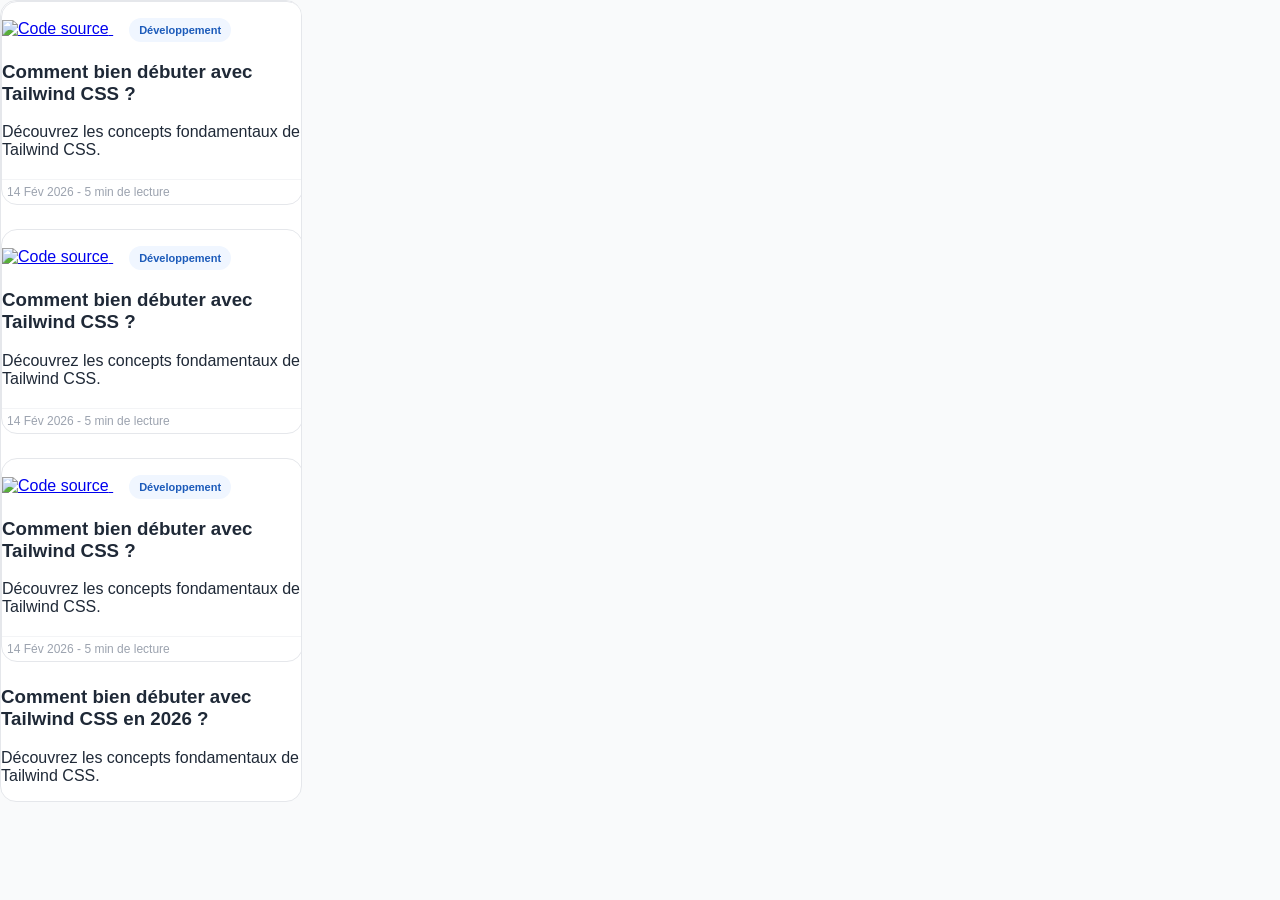
==== S3 — Page d’accueil statique/CSS/T24_Construire_carte_article_homogène/index.html @ bb4edc0f "V1" ====
<!DOCTYPE html>
<html lang="fr">
<head>
    <meta charset="UTF-8">
    <title>Mon Blog</title>                                       
    <link rel="stylesheet" href="global.css">
</head>
<body>
    
    <section class="section-articles">
        <div class="conteneur-articles">
            
            <div class="carte-article">
                <div class="carte-article">
        
                    <a href="#" class="carte-image">
                        <img src="..\..\..\..\..\downloads\author.jpg" alt="Code source">
                    </a>

                    <span class="etiquette-categorie bleu">Développement</span>
                    
                    <div class="carte-contenu">
                        <h3>Comment bien débuter avec Tailwind CSS ?</h3>
                        <p>Découvrez les concepts fondamentaux de Tailwind CSS.</p>
                    </div>

                    <div class="carte-meta">
                        <span>14 Fév 2026</span>
                        <span>- 5 min de lecture</span>
                    </div>
                    
                </div>
                <div class="carte-article">
        
                    <a href="#" class="carte-image">
                        <img src="..\..\..\..\..\downloads\author.jpg" alt="Code source">
                    </a>

                    <span class="etiquette-categorie bleu">Développement</span>
                    
                    <div class="carte-contenu">
                        <h3>Comment bien débuter avec Tailwind CSS ?</h3>
                        <p>Découvrez les concepts fondamentaux de Tailwind CSS.</p>
                    </div>

                    <div class="carte-meta">
                        <span>14 Fév 2026</span>
                        <span>- 5 min de lecture</span>
                    </div>
                    
                </div>
                <div class="carte-article">
        
                    <a href="#" class="carte-image">
                        <img src="..\..\..\..\..\downloads\author.jpg" alt="Code source">
                    </a>

                    <span class="etiquette-categorie bleu">Développement</span>
                    
                    <div class="carte-contenu">
                        <h3>Comment bien débuter avec Tailwind CSS ?</h3>
                        <p>Découvrez les concepts fondamentaux de Tailwind CSS.</p>
                    </div>

                    <div class="carte-meta">
                        <span>14 Fév 2026</span>
                        <span>- 5 min de lecture</span>
                    </div>
                    
                </div>
                <div class="carte-contenu">
                    <h3>Comment bien débuter avec Tailwind CSS en 2026 ?</h3>
                    <p>Découvrez les concepts fondamentaux de Tailwind CSS.</p>
                </div>
            </div>

        </div>
    </section>

</body>
</html>
---- S3 — Page d’accueil statique/CSS/T24_Construire_carte_article_homogène/global.css ----
body {
    margin: 0;
    background:#f9fafb;
    font-family: arial,sans-serif;
    color:#1f2937;
}
.carte-article {
    width:300px;
    background:white;
    border: 1px solid #e5e7eb;
    margin-bottom:24px;
    border-radius:16px;
    overflow: hidden;
}
.etiquette-categorie {
    display:inline-block;
    margin:16px 16px 0;
    padding:6px 10px;
    font-size:11px;
    font-weight:700;
    border-radius:99px;
    background:#f0f6ff;
    color:#1c5bba;
}
.carte-meta {
    margin-top:20px;
    padding-top:16px;
    font-size:12px;
    color:#9ca3af;
    border-top: 1px solid #f3f4f6;
    padding:5px;
}
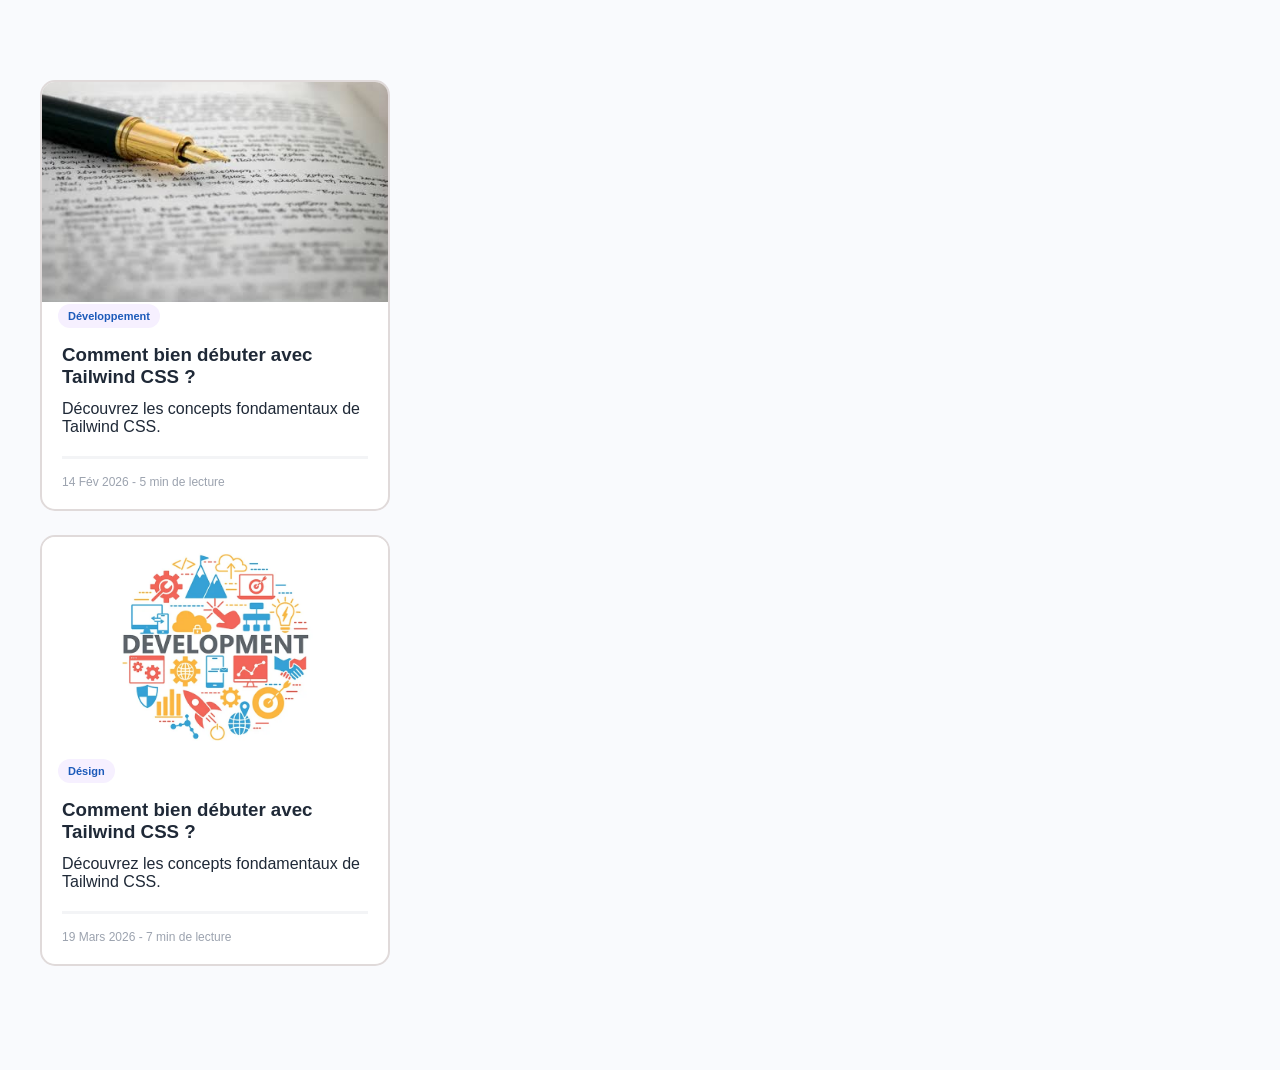
==== commit 4ff4537a: "V1" ====
--- a/S3 — Page d’accueil statique/CSS/T24_Construire_carte_article_homogène/index.html
+++ b/S3 — Page d’accueil statique/CSS/T24_Construire_carte_article_homogène/index.html
@@ -3,77 +3,57 @@
 <head>
     <meta charset="UTF-8">
     <title>Mon Blog</title>                                       
+    <link rel="stylesheet" href="code.css">
+    <link rel="stylesheet" href="components.css">
     <link rel="stylesheet" href="global.css">
 </head>
 <body>
     
+    <!-- Nouveau conteneur principal -->
     <section class="section-articles">
         <div class="conteneur-articles">
             
             <div class="carte-article">
-                <div class="carte-article">
         
+                    <!-- Nouveau bloc image -->
                     <a href="#" class="carte-image">
-                        <img src="..\..\..\..\..\downloads\author.jpg" alt="Code source">
+                        <img src="author.jpg" alt="Code source">
                     </a>
-
-                    <span class="etiquette-categorie bleu">Développement</span>
+                    <span class="etiquette-categorie">Développement</span>
                     
+                    <!-- Bloc de contenu déjà existant -->
                     <div class="carte-contenu">
                         <h3>Comment bien débuter avec Tailwind CSS ?</h3>
                         <p>Découvrez les concepts fondamentaux de Tailwind CSS.</p>
-                    </div>
-
-                    <div class="carte-meta">
-                        <span>14 Fév 2026</span>
-                        <span>- 5 min de lecture</span>
+                        <div class="carte-meta">
+                            <span>14 Fév 2026</span>
+                            <span>- 5 min de lecture</span>
+                        </div>
                     </div>
                     
+
+                
+            </div>
+            <div class="carte-article">
+        
+                <!-- Nouveau bloc image -->
+                <a href="#" class="carte-image">
+                    <img src="imageT212.webp" alt="Code source">
+                </a>
+                <span class="etiquette-categorie">Désign</span>
+                
+                <!-- Bloc de contenu déjà existant -->
+                <div class="carte-contenu">
+                    <h3>Comment bien débuter avec Tailwind CSS ?</h3>
+                    <p>Découvrez les concepts fondamentaux de Tailwind CSS.</p>
+                    <div class="carte-meta">
+                        <span>19 Mars 2026</span>
+                        <span>- 7 min de lecture</span>
+                    </div>
                 </div>
-                <div class="carte-article">
-        
-                    <a href="#" class="carte-image">
-                        <img src="..\..\..\..\..\downloads\author.jpg" alt="Code source">
-                    </a>
-
-                    <span class="etiquette-categorie bleu">Développement</span>
-                    
-                    <div class="carte-contenu">
-                        <h3>Comment bien débuter avec Tailwind CSS ?</h3>
-                        <p>Découvrez les concepts fondamentaux de Tailwind CSS.</p>
-                    </div>
-
-                    <div class="carte-meta">
-                        <span>14 Fév 2026</span>
-                        <span>- 5 min de lecture</span>
-                    </div>
-                    
-                </div>
-                <div class="carte-article">
-        
-                    <a href="#" class="carte-image">
-                        <img src="..\..\..\..\..\downloads\author.jpg" alt="Code source">
-                    </a>
-
-                    <span class="etiquette-categorie bleu">Développement</span>
-                    
-                    <div class="carte-contenu">
-                        <h3>Comment bien débuter avec Tailwind CSS ?</h3>
-                        <p>Découvrez les concepts fondamentaux de Tailwind CSS.</p>
-                    </div>
-
-                    <div class="carte-meta">
-                        <span>14 Fév 2026</span>
-                        <span>- 5 min de lecture</span>
-                    </div>
-                    
-                </div>
-                <div class="carte-contenu">
-                    <h3>Comment bien débuter avec Tailwind CSS en 2026 ?</h3>
-                    <p>Découvrez les concepts fondamentaux de Tailwind CSS.</p>
-                </div>
-            </div>
-
+                
+            
+        </div>
         </div>
     </section>
 
--- a/S3 — Page d’accueil statique/CSS/T24_Construire_carte_article_homogène/code.css
+++ b/S3 — Page d’accueil statique/CSS/T24_Construire_carte_article_homogène/code.css
@@ -0,0 +1,23 @@
+.etiquette-categorie {
+
+    margin:16px 16px 0;
+    padding:6px 19;
+    margin:16px 16px 0;
+    padding:6px 10px;
+    font-size:11px;
+    font-weight:700;
+    border-radius:99px;
+    background:#f6f0ff;
+    color:#1c5bba;
+}
+.carte-meta {
+    border-top:3px solid #f3f4f6;
+    padding-top:16px;
+    font-size:12px;
+    color:#9ca3af;
+    margin-top:20px;
+}
+.conteneur-articles {
+    max-width:1200px;
+    margin:0 auto;
+}
--- a/S3 — Page d’accueil statique/CSS/T24_Construire_carte_article_homogène/components.css
+++ b/S3 — Page d’accueil statique/CSS/T24_Construire_carte_article_homogène/components.css
@@ -0,0 +1,26 @@
+.carte-article {
+    width:350px;
+    border:2px solid rgb(224, 218, 218);
+    background:#ffffff;
+    border-radius:15px;
+    overflow:hidden;
+    margin-bottom:24px;
+}
+.carte-image {
+    display:block;
+}
+.carte-image img {
+    height:220px;
+    width:100%;
+    object-fit:cover;
+}
+.carte-contenu {
+    padding: 20px;
+}
+.carte-contenu h3 {
+    margin: 0; /* Enlève la marge par défaut du titre */
+}
+
+.carte-contenu p {
+    margin: 12px 0; /* 12px en haut et en bas, 0 à gauche et à droite */
+}
--- a/S3 — Page d’accueil statique/CSS/T24_Construire_carte_article_homogène/global.css
+++ b/S3 — Page d’accueil statique/CSS/T24_Construire_carte_article_homogène/global.css
@@ -1,32 +1,13 @@
+
+* {
+    box-sizing: border-box;
+}
 body {
-    margin: 0;
-    background:#f9fafb;
-    font-family: arial,sans-serif;
+    margin:0;
+    background:#f9fafd;
+    font-family:Arial, Helvetica, sans-serif;
     color:#1f2937;
 }
-.carte-article {
-    width:300px;
-    background:white;
-    border: 1px solid #e5e7eb;
-    margin-bottom:24px;
-    border-radius:16px;
-    overflow: hidden;
-}
-.etiquette-categorie {
-    display:inline-block;
-    margin:16px 16px 0;
-    padding:6px 10px;
-    font-size:11px;
-    font-weight:700;
-    border-radius:99px;
-    background:#f0f6ff;
-    color:#1c5bba;
-}
-.carte-meta {
-    margin-top:20px;
-    padding-top:16px;
-    font-size:12px;
-    color:#9ca3af;
-    border-top: 1px solid #f3f4f6;
-    padding:5px;
+.section-articles {
+    padding:80px 24px;
 }
